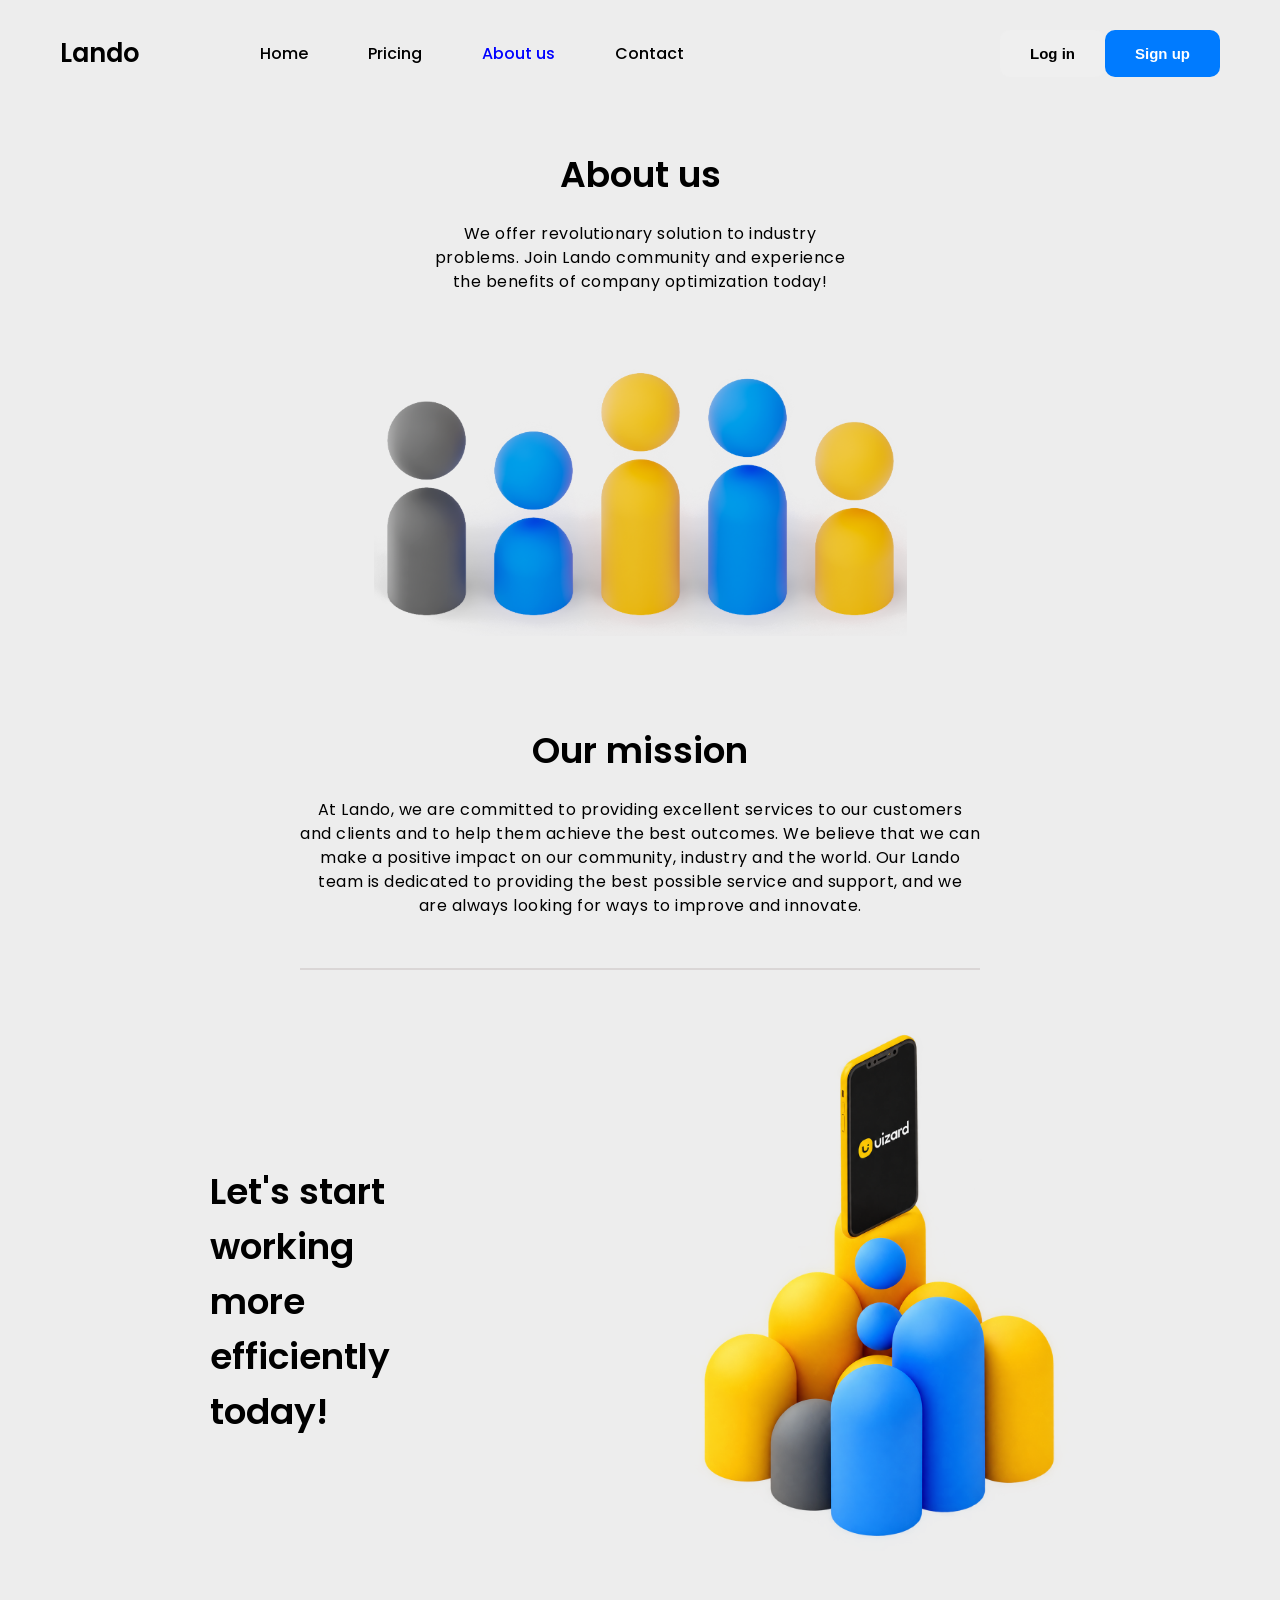
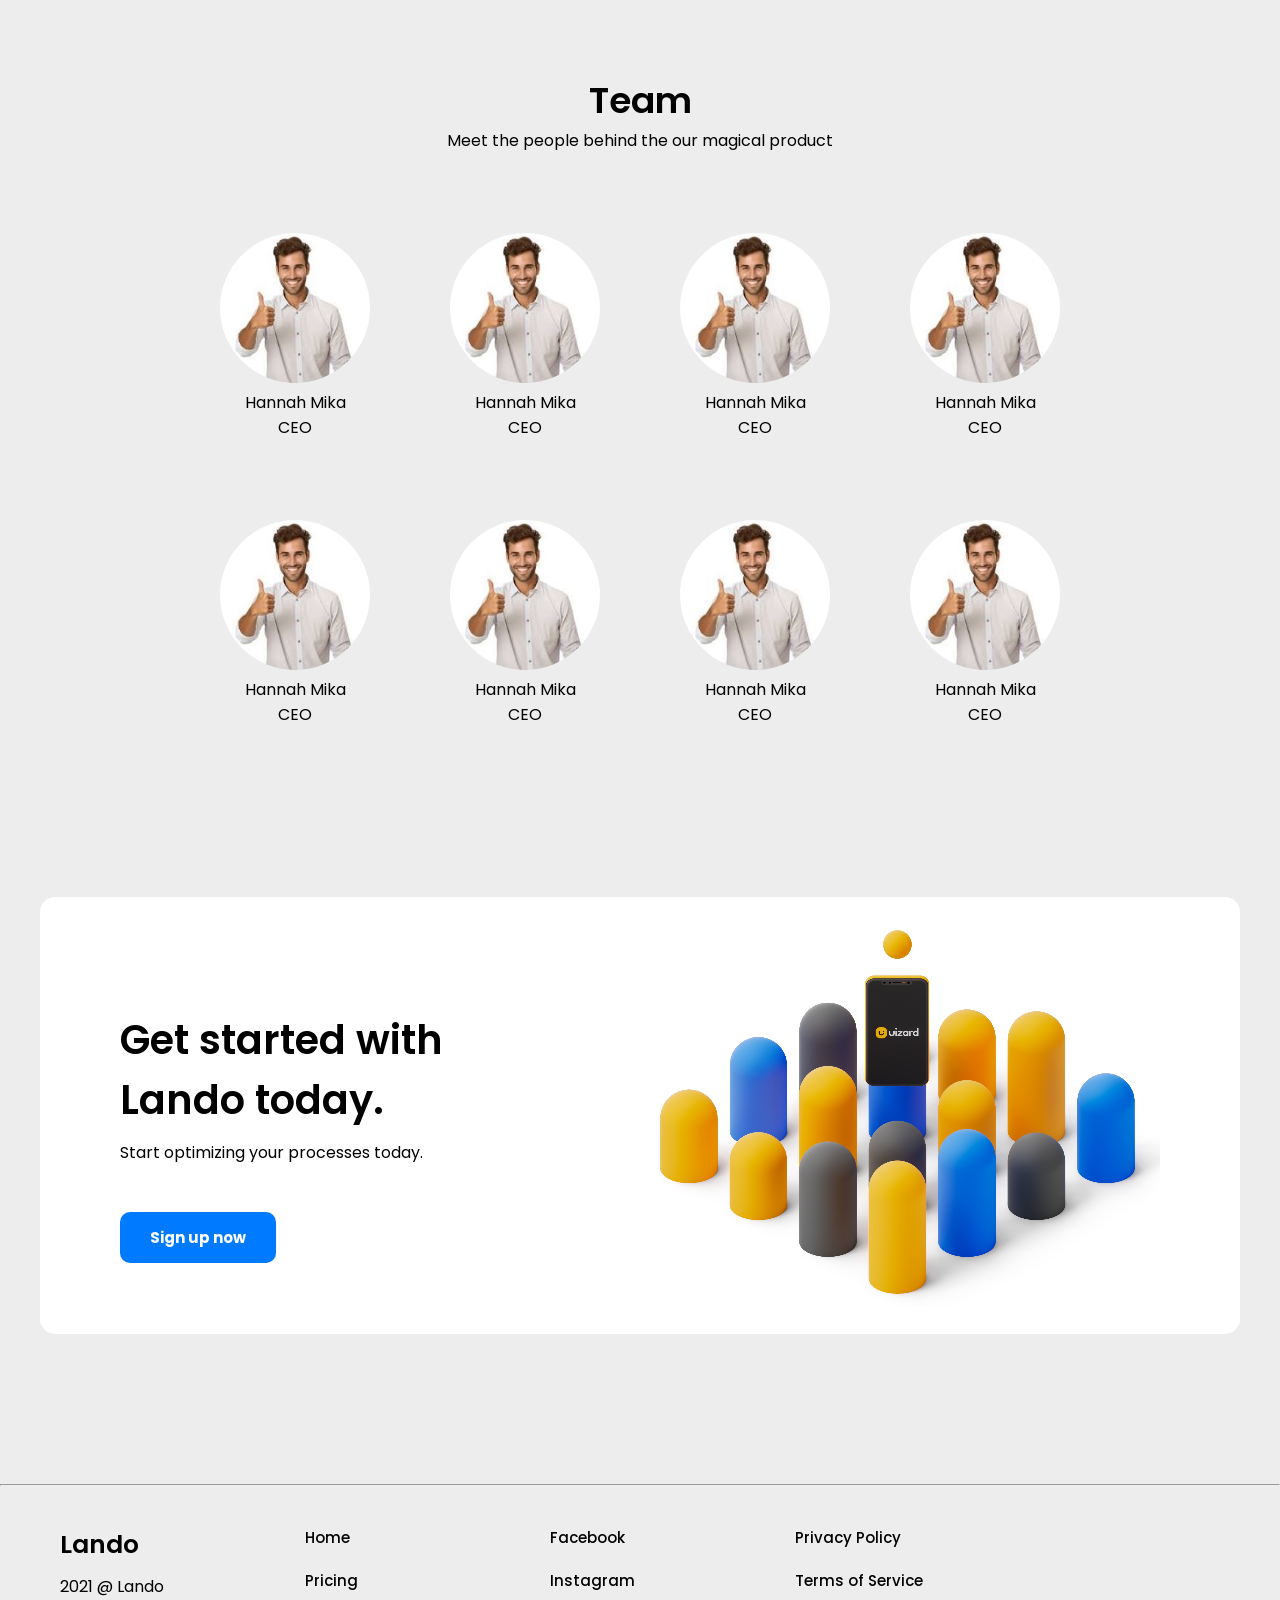
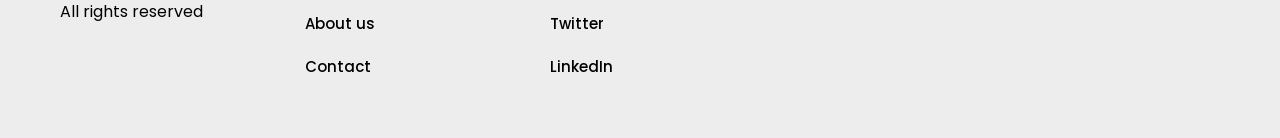
==== pages/about.html @ 67e73fe9 "Completed the UI" ====
<!doctype html>
<html lang="en">
  <head>
    <meta charset="UTF-8" />
    <meta name="viewport" content="width=device-width, initial-scale=1.0" />
    <title>Lando</title>
    <link rel="stylesheet" href="../css/style.css" />
    <link rel="stylesheet" href="../css/about.css" />
  </head>
  <body>
    <header>
      <nav class="container nav-section">
        <!--logo-->
        <div class="nav-left">
          <a class="logo" href="#">Lando</a>
          <ul class="nav-links">
            <li><a href="../index.html">Home</a></li>
            <li><a href="./pricing.html">Pricing</a></li>
            <li><a href="/about.html" class="active">About us</a></li>
            <li><a href="./contact.html">Contact</a></li>
          </ul>
        </div>
        <!--nav-links-->
        <!--buttons-->
        <div class="btn-grp">
          <button class="btn btn1">Log in</button>
          <button class="btn btn2">Sign up</button>
        </div>
      </nav>
    </header>
    <main>
      <section class="about-section">
        <div class="container">
          <div class="about">
            <h3>About us</h3>
            <p>
              We offer revolutionary solution to industry<br />
              problems. Join Lando community and experience<br />
              the benefits of company optimization today!
            </p>
            <div class="about-img">
              <img src="../assets/images/Lando_people_only.png" />
            </div>
            <div class="mission">
              <h3>Our mission</h3>
              <p>
                At Lando, we are committed to providing excellent services to
                our customers<br />
                and clients and to help them achieve the best outcomes. We
                believe that we can<br />
                make a positive impact on our community, industry and the world.
                Our Lando<br />
                team is dedicated to providing the best possible service and
                support, and we<br />
                are always looking for ways to improve and innovate.
              </p>
              <div class="divider"></div>
            </div>
          </div>
        </div>
      </section>
      <!--About-section-2-->
      <section id="about-section-2">
        <div class="container">
          <div class="about-2">
            <div class="a-left">
              <h3>
                Let's start<br />
                working<br />
                more <br />efficiently<br />
                today!
              </h3>
            </div>
            <div class="a-right">
              <img src="../assets/images/Hero-img.png" />
            </div>
          </div>
        </div>
      </section>
      <!--Team-section-->
      <section>
        <div class="container">
          <div class="team">
            <h3>Team</h3>
            <p>Meet the people behind the our magical product</p>
            <div class="photo-section">
              <div class="img-section">
                <img class="i" src="../assets/images/download.jpg">
                <p>Hannah Mika</p>
                <p>CEO</p>
              </div>
              <div class="img-section">
                <img class="i" src="../assets/images/download.jpg">
                <p>Hannah Mika</p>
                <p>CEO</p>
              </div>
              <div class="img-section">
                <img class="i" src="../assets/images/download.jpg">
                <p>Hannah Mika</p>
                <p>CEO</p>
              </div>
              <div class="img-section">
                <img class="i" src="../assets/images/download.jpg">
                <p>Hannah Mika</p>
                <p>CEO</p>
              </div>
              <div class="img-section">
                 <img class="i" src="../assets/images/download.jpg">
                <p>Hannah Mika</p>
                <p>CEO</p>
              </div>
              <div class="img-section">
                <img class="i" src="../assets/images/download.jpg">
                <p>Hannah Mika</p>
                <p>CEO</p>
              </div>
              <div class="img-section">
                 <img class="i" src="../assets/images/download.jpg">
                <p>Hannah Mika</p>
                <p>CEO</p>
              </div>
              <div class="img-section">
                 <img class="i" src="../assets/images/download.jpg">
                <p>Hannah Mika</p>
                <p>CEO</p>
              </div>
            </div>
          </div>
        </div>
      </section>
      <!--last-feature-->
      <section>
        <div class="container last-feature about-last">
          <div class="left">
            <h3>
              Get started with <br />
              Lando today.
            </h3>
            <p>Start optimizing your processes today.</p>
            <div class="signup-link-btn">
              <a class="btn btn2">Sign up now</a>
            </div>
          </div>
          <div class="right">
            <img src="../assets/images/last-img.png" />
          </div>
        </div>
      </section>
      <hr />
      <!--footer-section-->
      <section>
        <div class="container footer-section">
          <div>
            <h4>Lando</h4>
            <p>2021 @ Lando</p>
            <p>All rights reserved</p>
          </div>
          <div class="first-col common">
            <a href="#">Home</a><a href="#">Pricing</a><a href="#">About us</a
            ><a href="#">Contact</a>
          </div>
          <div class="second-col common">
            <a href="#">Facebook</a><a href="#">Instagram</a
            ><a href="">Twitter</a><a href="#">LinkedIn</a>
          </div>
          <div class="third-col common">
            <a href="#">Privacy Policy</a>
            <a href="#">Terms of Service</a>
          </div>
        </div>
      </section>
    </main>
  </body>
</html>
---- css/style.css ----
@import url("https://fonts.googleapis.com/css2?family=Inter:opsz,wght@14..32,700&family=Poppins:ital,wght@0,100;0,200;0,300;0,400;0,500;0,600;0,700;0,800;0,900;1,100;1,200;1,300;1,400;1,500;1,600;1,700;1,800;1,900&display=swap");
* {
  padding: 0;
  margin: 0;
  box-sizing: border-box;
}

body {
  font-family: "Poppins", sans-serif;
  background-color: #ededed;
}
section {
  margin-bottom: 10px;
}
.container {
  width: 100%;
  max-width: 1200px;
  margin: 0 auto;
  padding-inline: 20px;
}
.nav-section {
  display: flex;
  justify-content: space-between;
  align-items: center;
  margin-top: 30px;
}
.nav-links {
  display: flex;
  gap: 60px;
  align-items: center;
}
.nav-links li {
  list-style: none;
  font-weight: 500;
}
a {
  text-decoration: none;
  color: black;
}
.nav-left {
  display: flex;
  align-items: center;
  gap: 120px;
}
.btn-grp {
  display: flex;
  align-items: center;
}
.btn {
  padding: 15px 30px;
  border: none;
  border-radius: 10px;
  font-weight: bold;
  font-size: 15px;
  cursor: pointer;
}

.btn2 {
  background-color: #007bff;
  color: white;
}
.logo {
  font-size: 1.6rem;
  font-weight: 600;
}
.active {
  color: blue;
}

/*Hero section */

.section {
  margin-top: 10px;
}
.hero {
  display: flex;
  gap: 10%;
  align-items: center;
  padding: 20px;
}
.h-left {
  flex: 1;
  margin-top: 100px;
}
.h-right {
  margin-top: 20px;
  flex: 1;
  display: flex;
  justify-content: center;
  align-items: center;
}
.h-right img {
  max-width: 380px;
  width: 100%;
  height: auto;
}
.h-left > h1 {
  font-size: 70px;
  font-weight: 600;
  line-height: 1.1;
  letter-spacing: -2px;
}
.para {
  margin-top: 30px;
  letter-spacing: 1px;
  font-size: large;
}
.first-p {
  margin-bottom: 15px;
  color: gray;
  letter-spacing: 1px;
  font-weight: 600;
  font-size: 14px;
}
.nxt-grp {
  margin-top: 55px;
  gap: 20px;
}
.btn3 {
  background-color: transparent;
  border: 2px solid gray;
}

/*Partners-sections*/
.partner-section {
  text-align: center;
  margin-top: 70px;
  padding: 20px;
}
.logo-grp {
  display: flex;
  justify-content: center;
  align-items: center;
  gap: 40px;
  margin-top: 25px;
}
.logo-grp p {
  font-weight: bold;
  font-size: 28px;
  color: gray;
}
.partner-section p {
  font-weight: 600;
}

/*Intro-section*/

.intro-section {
  display: flex;
  position: relative;
  background-color: #ffffff;
  margin-top: 200px;
  padding: 20px;
  border-radius: 15px;
  z-index: 1;
  box-shadow: 0 10px 25px rgba(0, 0, 0, 0.08);
  align-items: center;
}
.after::after {
  content: "";
  position: absolute;
  width: 96%;
  height: 20px;
  left: 2%;
  bottom: -20px;
  background-color: #f7f7f7;
  border-radius: 0 0 15px 15px;

  z-index: -1;
}
.intro-left {
  flex: 1;
  padding: 0 70px;
}
.intro-right {
  flex: 1;
}
.intro-right img {
  max-width: 450px;
  width: 100%;
  position: relative;
  top: -65px;
}
.intro-left h3 {
  font-size: 48px;
  font-weight: 600;
  line-height: 3.8rem;
}
.btn4 {
  margin-top: 40px;
}

/*Features*/

.feature-section {
  margin-top: 150px;
  display: flex;
  gap: 15px;
}
.feature-left {
  flex: 1;
}
.feature-left img {
  margin-top: 55px;
}
.feature-right {
  flex: 1;
  margin-top: 120px;
  display: flex;
  flex-direction: column;
  gap: 25px;
}
.para-1 {
  color: gray;
}
h3 {
  font-size: 36px;
  font-weight: 600;
}
/* feature-right*/

.feature-2 {
  margin-top: 150px;
  display: flex;
  justify-content: center;
  gap: 70px;
  padding: 20px;
}
.f-left {
  flex: 1;
  margin-top: 50px;
  display: flex;
  flex-direction: column;
  gap: 20px;
  padding: 15px 20px;
}
.f-right {
  flex: 1;
}

/* community-section*/

.community {
  display: grid;
  grid-template-columns: repeat(2, 1fr);
  background-color: #ffffff;
  margin-bottom: 40px;
  border-radius: 15px;
  margin-top: 200px;
  padding: 40px 80px 60px 80px;
  gap: 60px;
  position: relative;
}
.c-content img {
  margin-top: -220px;
}
.c-right {
  margin-top: 80px;
  display: flex;
  flex-direction: column;
  justify-content: flex-start;
  gap: 25px;
}
.c-content h3 {
  font-size: 40px;
  margin-top: 45px;
  margin-bottom: 15px;
}
.c-content button {
  margin-top: 25px;
}
.c-right h4 {
  font-size: 30px;
  margin-bottom: 15px;
}

.c-right p {
  font-size: 16px;
  line-height: 1.5;
}
.divider {
  width: 100%;
  height: 2px;
  background-color: rgb(218, 214, 214);
}
.c-content::after {
  content: "";
  width: 96%;
}

/* testimonials*/
.testimonials {
  padding: 20px;
  margin-top: 150px;
}
.testimonials-content p {
  margin-top: 15px;
}
.testimonials-content {
  text-align: center;
}

.card-section {
  margin-top: 40px;
  padding: 20px;
  display: grid;
  grid-template-columns: repeat(3, 1fr);
  gap: 40px;
}
.box {
  padding: 30px;
  text-align: center;
  display: flex;
  flex-direction: column;
  gap: 15px;
  background-color: #ffffff;
  border-radius: 15px;
}
.star {
  color: blue;
}
.box h5 {
  font-size: 18px;
  font-weight: 600;
}

/* last-feature section*/
.last-feature {
  background-color: #ffffff;
  padding: 20px 80px;
  margin-top: 120px;
  border-radius: 15px;
  display: flex;
  align-items: center;
}
.left {
  flex: 1;
  margin-top: 30px;
}
.right {
  flex: 1;
}
.left h3 {
  font-size: 40px;
  font-weight: 600;
}
.left p {
  margin-top: 10px;
}
.signup-link-btn {
  margin-top: 60px;
}
/* hr*/
hr {
  height: 0.2px;
  background-color: rgb(196, 190, 190);
  margin-top: 150px;
}

/* footer-section*/
.footer-section {
  margin-top: 20px;
  padding-top: 20px;
  display: grid;
  grid-template-columns: repeat(4, minmax(0, 245px));
  padding-bottom: 50px;
}

.common {
  display: flex;
  flex-direction: column;
  gap: 20px;
  font-size: 15px;
  font-weight: 500;
  color: gray;
}
.footer-section h4 {
  font-size: 25px;
  font-weight: 600;
  margin-bottom: 10px;
}

/*mobile */

@media (max-width: 576px) {
  /*hero-section*/
  .hero {
    flex-direction: column;
    gap: 50px;
  }
  .h-left {
    margin-top: 40px;
    margin-bottom: 50px;
  }
  .h-left > h1 {
    font-size: 40px;
  }
  .h-right img {
    max-width: 270px;
    width: 100%;
  }
  /*partner-section*/
  .logo-grp {
    flex-wrap: wrap;
    margin-top: 100px;
  }
  /*intro-section*/

  .intro-section{
    margin-top: 100px;
    flex-direction: column;
    gap: 150px;
    padding: 50px 0;
    margin-right: 20px;
  }
  .intro-right img{
    max-width: 270px;
    width: 100%;
  }
 
  .intro-left h3{
    font-size: 30px;
    line-height: 1.2;
  }
}
---- css/about.css ----
.about {
  display: flex;
  flex-direction: column;
  justify-content: center;
  align-items: center;
  text-align: center;
  margin-top: 50px;
  padding: 20px;
}
.about p {
  margin-top: 20px;
  line-height: 1.5rem;
  letter-spacing: 0.5px;
}
.about-img {
  margin-top: 70px;
}
.about-img img {
  width: 65%;
}
.mission {
  margin-top: 60px;
  padding: 20px;
}
.mission p {
  margin-bottom: 50px;
}
.about-2 {
  display: flex;
  align-items: center;
  justify-content: space-around;
}
.a-right img {
  width: 380px;
  height: auto;
  margin-bottom: 25px;
}
.team {
  display: flex;
  flex-direction: column;
  justify-content: center;
  align-items: center;
  margin-top: 70px;
  padding: 20px;
}
.photo-section {
  display: grid;
  grid-template-columns: repeat(4, 1fr);
  text-align: center;
  margin-top: 50px;
  gap: 80px;
  padding: 30px;
}
.i {
  border-radius: 100%;
  width: 150px;
  height: 150px;
}
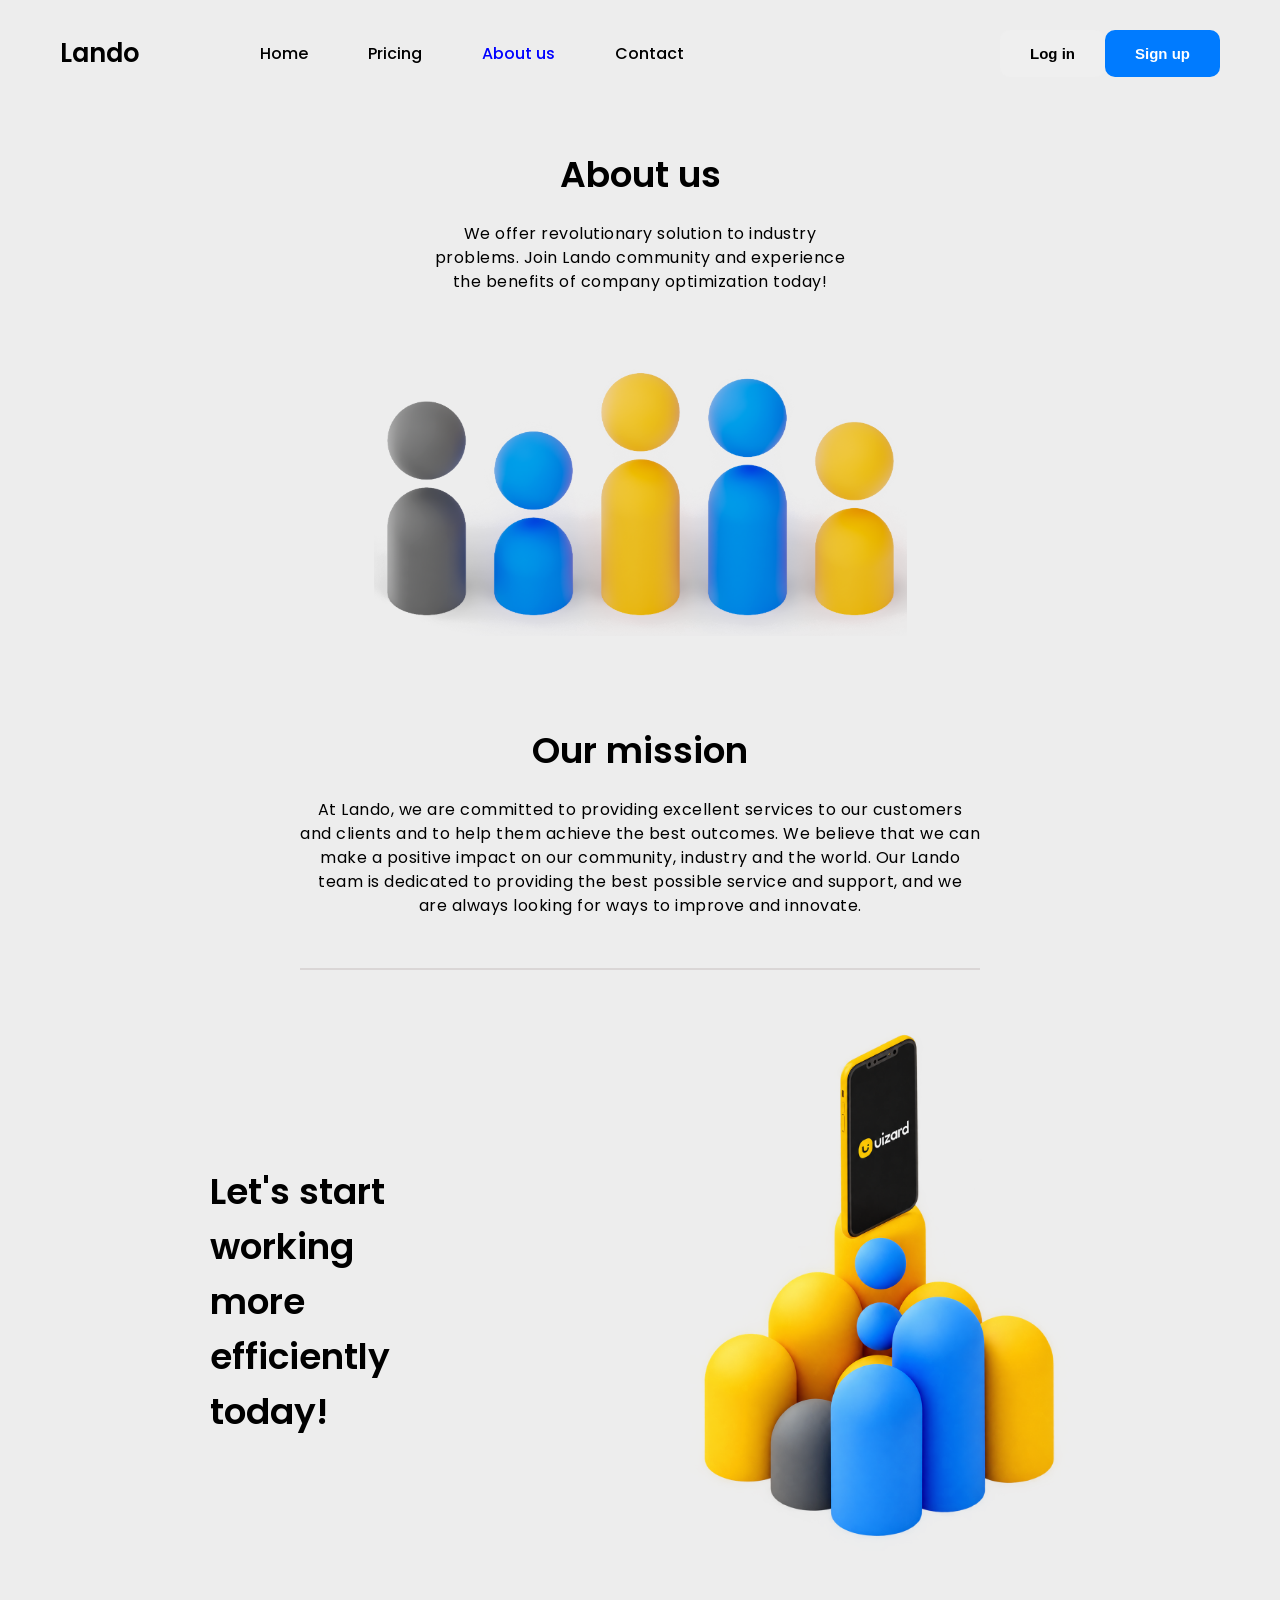
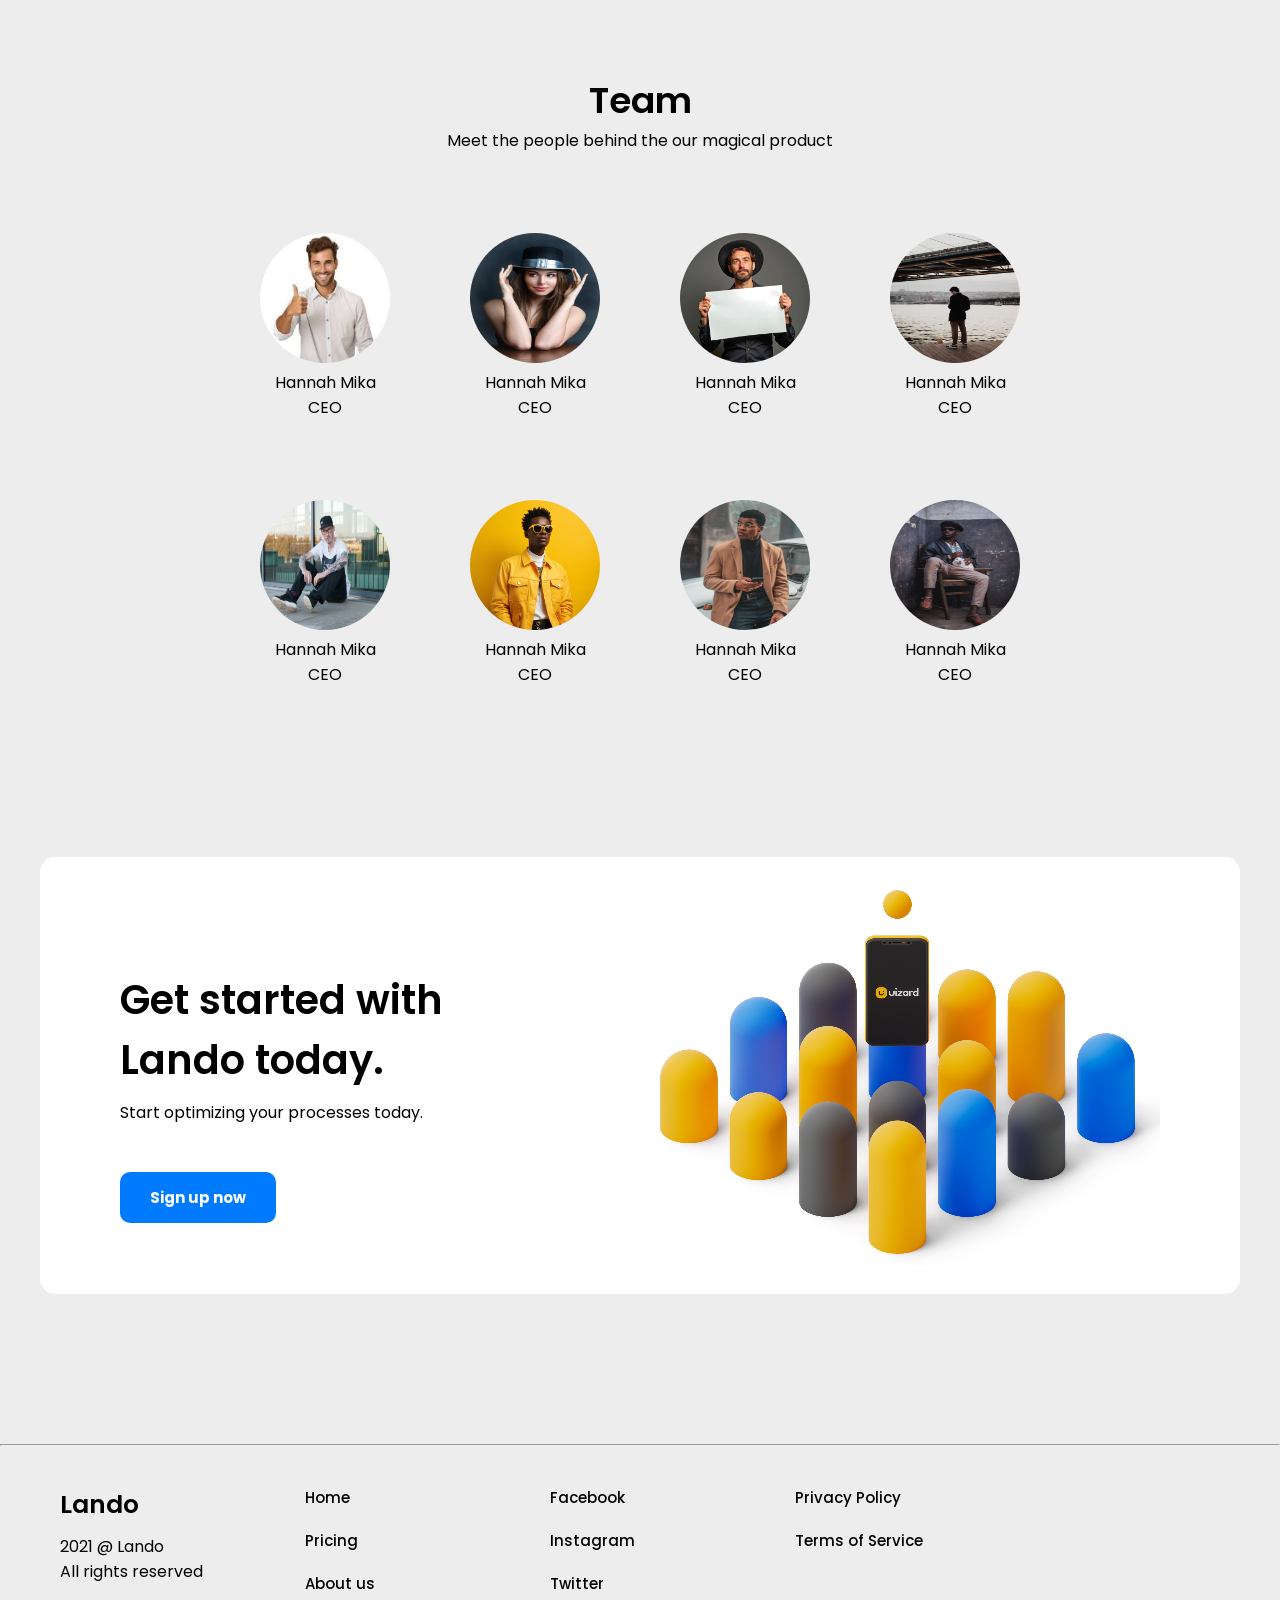
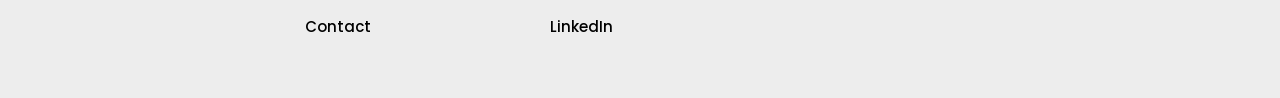
==== commit 82aa26c7: "completed with responsive" ====
--- a/pages/about.html
+++ b/pages/about.html
@@ -6,21 +6,26 @@
     <title>Lando</title>
     <link rel="stylesheet" href="../css/style.css" />
     <link rel="stylesheet" href="../css/about.css" />
+    <link
+      rel="stylesheet"
+      href="https://cdnjs.cloudflare.com/ajax/libs/font-awesome/6.5.1/css/all.min.css"
+    />
   </head>
   <body>
     <header>
       <nav class="container nav-section">
         <!--logo-->
         <div class="nav-left">
-          <a class="logo" href="#">Lando</a>
+          <a class="logo" href="./index.html">Lando</a>
+          <!--nav-links-->
           <ul class="nav-links">
             <li><a href="../index.html">Home</a></li>
             <li><a href="./pricing.html">Pricing</a></li>
-            <li><a href="/about.html" class="active">About us</a></li>
+            <li><a href="./about.html" class="active">About us</a></li>
             <li><a href="./contact.html">Contact</a></li>
           </ul>
         </div>
-        <!--nav-links-->
+        <button class="harm-burger"><i class="fa-solid fa-bars"></i></button>
         <!--buttons-->
         <div class="btn-grp">
           <button class="btn btn1">Log in</button>
@@ -39,7 +44,11 @@
               the benefits of company optimization today!
             </p>
             <div class="about-img">
-              <img src="../assets/images/Lando_people_only.png" />
+              <img
+                src="../assets/images/Lando_people_only.png"
+                alt="about-img"
+                loading="lazy"
+              />
             </div>
             <div class="mission">
               <h3>Our mission</h3>
@@ -72,7 +81,11 @@
               </h3>
             </div>
             <div class="a-right">
-              <img src="../assets/images/Hero-img.png" />
+              <img
+                src="../assets/images/Hero-img.png"
+                alt="about-img"
+                loading="lazy"
+              />
             </div>
           </div>
         </div>
@@ -85,42 +98,82 @@
             <p>Meet the people behind the our magical product</p>
             <div class="photo-section">
               <div class="img-section">
-                <img class="i" src="../assets/images/download.jpg">
-                <p>Hannah Mika</p>
-                <p>CEO</p>
-              </div>
-              <div class="img-section">
-                <img class="i" src="../assets/images/download.jpg">
-                <p>Hannah Mika</p>
-                <p>CEO</p>
-              </div>
-              <div class="img-section">
-                <img class="i" src="../assets/images/download.jpg">
-                <p>Hannah Mika</p>
-                <p>CEO</p>
-              </div>
-              <div class="img-section">
-                <img class="i" src="../assets/images/download.jpg">
-                <p>Hannah Mika</p>
-                <p>CEO</p>
-              </div>
-              <div class="img-section">
-                 <img class="i" src="../assets/images/download.jpg">
-                <p>Hannah Mika</p>
-                <p>CEO</p>
-              </div>
-              <div class="img-section">
-                <img class="i" src="../assets/images/download.jpg">
-                <p>Hannah Mika</p>
-                <p>CEO</p>
-              </div>
-              <div class="img-section">
-                 <img class="i" src="../assets/images/download.jpg">
-                <p>Hannah Mika</p>
-                <p>CEO</p>
-              </div>
-              <div class="img-section">
-                 <img class="i" src="../assets/images/download.jpg">
+                <img
+                  class="i"
+                  src="../assets/images/peoples/people-1.jpg"
+                  alt="team-img"
+                  loading="lazy"
+                />
+                <p>Hannah Mika</p>
+                <p>CEO</p>
+              </div>
+              <div class="img-section">
+                <img
+                  class="i"
+                  src="../assets/images/peoples/people-2.jpg"
+                  alt="team-img"
+                  loading="lazy"
+                />
+                <p>Hannah Mika</p>
+                <p>CEO</p>
+              </div>
+              <div class="img-section">
+                <img
+                  class="i"
+                  src="../assets/images/peoples/people-3.png"
+                  alt="team-img"
+                  loading="lazy"
+                />
+                <p>Hannah Mika</p>
+                <p>CEO</p>
+              </div>
+              <div class="img-section">
+                <img
+                  class="i"
+                  src="../assets/images/peoples/people-4.jpg"
+                  alt="team-img"
+                  loading="lazy"
+                />
+                <p>Hannah Mika</p>
+                <p>CEO</p>
+              </div>
+              <div class="img-section">
+                <img
+                  class="i"
+                  src="../assets/images/peoples/people-5.jpg"
+                  alt="team-img"
+                  loading="lazy"
+                />
+                <p>Hannah Mika</p>
+                <p>CEO</p>
+              </div>
+              <div class="img-section">
+                <img
+                  class="i"
+                  src="../assets/images/peoples/people-6.jpg"
+                  alt="team-img"
+                  loading="lazy"
+                />
+                <p>Hannah Mika</p>
+                <p>CEO</p>
+              </div>
+              <div class="img-section">
+                <img
+                  class="i"
+                  src="../assets/images/peoples/people-7.jpg"
+                  alt="team-img"
+                  loading="lazy"
+                />
+                <p>Hannah Mika</p>
+                <p>CEO</p>
+              </div>
+              <div class="img-section">
+                <img
+                  class="i"
+                  src="../assets/images/peoples/people.jpg"
+                  alt="team-img"
+                  loading="lazy"
+                />
                 <p>Hannah Mika</p>
                 <p>CEO</p>
               </div>
@@ -170,5 +223,6 @@
         </div>
       </section>
     </main>
+    <script src="../script/script.js"></script>
   </body>
 </html>
--- a/css/style.css
+++ b/css/style.css
@@ -66,7 +66,9 @@
 .active {
   color: blue;
 }
-
+.harm-burger {
+  display: none;
+}
 /*Hero section */
 
 .section {
@@ -95,15 +97,16 @@
   height: auto;
 }
 .h-left > h1 {
-  font-size: 70px;
-  font-weight: 600;
-  line-height: 1.1;
-  letter-spacing: -2px;
+  font-size: 60px;
+  font-weight: 600;
+  line-height: 1.15;
+  letter-spacing: -1.5px;
 }
 .para {
-  margin-top: 30px;
-  letter-spacing: 1px;
-  font-size: large;
+  margin-top: 20px;
+  letter-spacing: 0.5px;
+  font-size: 18px;
+  line-height: 1.5;
 }
 .first-p {
   margin-bottom: 15px;
@@ -113,7 +116,7 @@
   font-size: 14px;
 }
 .nxt-grp {
-  margin-top: 55px;
+  margin-top: 35px;
   gap: 20px;
 }
 .btn3 {
@@ -156,6 +159,7 @@
   box-shadow: 0 10px 25px rgba(0, 0, 0, 0.08);
   align-items: center;
 }
+
 .after::after {
   content: "";
   position: absolute;
@@ -189,6 +193,14 @@
 .btn4 {
   margin-top: 40px;
 }
+.btn {
+  transition: all 0.2s ease;
+  cursor: pointer;
+}
+
+.btn:active {
+  transform: scale(0.95);
+}
 
 /*Features*/
 
@@ -202,6 +214,9 @@
 }
 .feature-left img {
   margin-top: 55px;
+  max-width: 646px;
+  height: auto;
+  width: 100%;
 }
 .feature-right {
   flex: 1;
@@ -236,6 +251,13 @@
 }
 .f-right {
   flex: 1;
+}
+.signup-link-btn {
+  transition: all 0.2s ease;
+  cursor: pointer;
+}
+.signup-link-btn:active {
+  transform: scale(0.95);
 }
 
 /* community-section*/
@@ -380,20 +402,233 @@
   margin-bottom: 10px;
 }
 
-/*mobile */
+@media (max-width: 768px) {
+  .harm-burger {
+    display: block;
+    border: none;
+    background-color: transparent;
+    font-size: 24px;
+    cursor: pointer;
+    color: #1a1a1a;
+    padding: 6px;
+    z-index: 1001;
+  }
+  .nav-left {
+    gap: 0;
+  }
+  .nav-links {
+    display: none;
+    position: absolute;
+    top: 80px;
+    left: 0;
+    width: 100%;
+    background-color: #ffffff;
+    flex-direction: column;
+    justify-content: center;
+    align-items: center;
+    gap: 30px;
+    padding: 16px 20px;
+    border-radius: 12px;
+    box-shadow: 0 10px 25px rgba(0, 0, 0, 0.1);
+    z-index: 1000;
+  }
+  .nav-links.active {
+    display: flex;
+    animation: fadeInNav 0.25s ease forwards;
+  }
+  .nav-links li {
+    list-style: none;
+  }
+  .nav-links li a {
+    display: inline-block;
+    padding: 6px 10px;
+    font-size: 15px;
+    font-weight: 500;
+    color: #1a1a1a;
+    transition: color 0.2s ease;
+  }
+  .nav-links li a:hover {
+    color: #007bff;
+  }
+  .btn-grp {
+    display: none;
+  }
+  .hero {
+    flex-direction: column;
+    text-align: center;
+    gap: 35px;
+    padding: 20px 10px;
+    margin-top: 50px;
+  }
+  .h-left {
+    margin-top: 30px;
+    display: flex;
+    flex-direction: column;
+    align-items: center;
+  }
+  .h-left > h1 {
+    font-size: 40px;
+    line-height: 1.2;
+    max-width: 600px;
+    width: 100%;
+    margin-top: 20px;
+  }
+  .para {
+    font-size: 16px;
+    max-width: 480px;
+    margin-top: 15px;
+  }
+  .nxt-grp {
+    justify-content: center;
+  }
+  .h-right img {
+    max-width: 320px;
+    width: 100%;
+  }
+
+  /* Partners Section */
+  .logo-grp {
+    flex-wrap: wrap;
+    gap: 30px;
+    margin-top: 30px;
+  }
+  .logo-grp p {
+    font-size: 24px;
+  }
+
+  /* Intro Section */
+  .intro-section {
+    margin-top: 100px;
+    padding: 30px;
+    gap: 40px;
+  }
+  .intro-left {
+    padding: 0 20px;
+  }
+  .intro-left h3 {
+    font-size: 36px;
+    line-height: 1.2;
+  }
+  .intro-right img {
+    max-width: 320px;
+    width: 100%;
+    top: 0;
+  }
+
+  /* Feature Sections */
+  .feature-section {
+    margin-top: 100px;
+    gap: 30px;
+  }
+  .feature-left img {
+    max-width: 320px;
+    width: 100%;
+    margin-top: 0;
+  }
+  .feature-right {
+    margin-top: 30px;
+  }
+
+  .feature-2 {
+    margin-top: 100px;
+    gap: 30px;
+    padding: 10px;
+  }
+  .f-left {
+    margin-top: 0;
+    padding: 10px;
+  }
+  .f-right img {
+    max-width: 320px;
+    width: 100%;
+  }
+
+  /* Community Section */
+  .community {
+    margin-top: 180px;
+    padding: 40px;
+    gap: 40px;
+  }
+  .c-content img {
+    max-width: 280px;
+    margin-top: -100px;
+    width: 100%;
+  }
+  .c-content h3 {
+    font-size: 32px;
+  }
+  .c-right {
+    margin-top: 20px;
+  }
+
+  /* Testimonials Section */
+  .testimonials {
+    margin-top: 100px;
+  }
+  .card-section {
+    grid-template-columns: repeat(2, 1fr);
+    gap: 25px;
+  }
+
+  /* Last Feature Section */
+  .last-feature {
+    margin-top: 100px;
+    padding: 40px;
+    gap: 40px;
+  }
+  .left h3 {
+    font-size: 32px;
+  }
+  .right img {
+    max-width: 300px;
+    width: 100%;
+  }
+
+  /* Footer Section */
+  .footer-section {
+    grid-template-columns: repeat(2, 1fr);
+    gap: 30px;
+  }
+  .footer-section > div:first-child {
+    grid-column: 1 / -1;
+  }
+  .common {
+    margin-top: 30px;
+  }
+}
 
 @media (max-width: 576px) {
   /*hero-section*/
   .hero {
     flex-direction: column;
-    gap: 50px;
+    text-align: center;
+    gap: 30px;
+    padding: 10px;
   }
   .h-left {
-    margin-top: 40px;
-    margin-bottom: 50px;
+    margin-top: 20px;
+    margin-bottom: 0;
+    display: flex;
+    flex-direction: column;
+    align-items: center;
   }
   .h-left > h1 {
-    font-size: 40px;
+    font-size: 34px;
+    line-height: 1.25;
+    letter-spacing: 0;
+    width: 100%;
+  }
+  .para {
+    font-size: 15px;
+    margin-top: 12px;
+    line-height: 1.5;
+  }
+  .nxt-grp {
+    margin-top: 25px;
+    gap: 12px;
+    justify-content: center;
+    flex-wrap: wrap;
+    width: 100%;
   }
   .h-right img {
     max-width: 270px;
@@ -404,22 +639,147 @@
     flex-wrap: wrap;
     margin-top: 100px;
   }
+
   /*intro-section*/
 
-  .intro-section{
+  .intro-section {
     margin-top: 100px;
     flex-direction: column;
     gap: 150px;
     padding: 50px 0;
-    margin-right: 20px;
-  }
-  .intro-right img{
+  }
+  .intro-right img {
     max-width: 270px;
     width: 100%;
   }
- 
-  .intro-left h3{
+
+  .intro-left h3 {
+    font-size: 40px;
+    line-height: 1.2;
+  }
+  /*Feature-section*/
+  .feature-section {
+    flex-direction: column;
+    justify-content: center;
+    align-items: center;
+  }
+  .feature-left img {
+    max-width: 370px;
+    width: 100%;
+  }
+  /* feature-section-2*/
+  .feature-2 {
+    flex-direction: column;
+    padding: 0;
+    gap: 30px;
+  }
+  .f-right img {
+    max-width: 270px;
+    width: 100%;
+  }
+
+  /*community-section*/
+  .community {
+    grid-template-columns: repeat(1, 1fr);
+    padding: 30px 20px;
+  }
+  .c-content img {
+    width: 100%;
+    max-width: 370px;
+    margin-top: -150px;
+  }
+
+  /*Testimonials-section*/
+  .card-section {
+    grid-template-columns: repeat(1, 1fr);
+  }
+
+  /*last-feature*/
+  .last-feature {
+    flex-direction: column;
+    gap: 150px;
+    align-items: flex-start;
+    width: 90%;
+    padding: 30px 20px;
+  }
+
+  .right img {
+    width: 100%;
+    max-width: 370px;
+  }
+  .left h3 {
+    font-size: 30px;
+  }
+}
+
+@media (max-width: 375px) {
+  /*hero-section*/
+  .h-left > h1 {
+    font-size: 28px;
+    line-height: 1.25;
+  }
+  .para {
+    font-size: 14px;
+  }
+  .btn-grp {
+    flex-direction: column;
+    align-items: center;
+    width: 100%;
+  }
+  .btn {
+    width: 100%;
+  }
+  .h-right {
+    width: 100%;
+    max-width: 200px;
+  }
+
+  /*intro-section*/
+  .intro-left h3 {
     font-size: 30px;
     line-height: 1.2;
   }
-}
+  .intro-right img {
+    max-width: 200px;
+    width: 100%;
+  }
+
+  /*feature-right*/
+  .feature-right h3 {
+    font-size: 24px;
+  }
+  /*feature-2*/
+  .feature-2 {
+    margin-top: 10px;
+  }
+  .f-left h3 {
+    font-size: 24px;
+  }
+  .f-right {
+    display: flex;
+    justify-content: center;
+  }
+  .f-right img {
+    width: 100%;
+    max-width: 200px;
+  }
+  /*community*/
+
+  .c-content h3 {
+    font-size: 24px;
+  }
+
+  /*last-feature*/
+  .left h3 {
+    font-size: 30px;
+  }
+  .signup-link-btn {
+    width: 100%;
+  }
+  .signup-link-btn {
+    text-align: center;
+  }
+  .a-btn {
+    display: block;
+  }
+}
--- a/css/about.css
+++ b/css/about.css
@@ -53,6 +53,139 @@
 }
 .i {
   border-radius: 100%;
-  width: 150px;
-  height: 150px;
-}+  width: 130px;
+  height: 130px;
+}
+
+@media (max-width: 768px) {
+  .about {
+    margin-top: 40px;
+    padding: 15px;
+  }
+  .about-img {
+    margin-top: 40px;
+  }
+  .about-img img {
+    width: 80%;
+  }
+  .mission {
+    margin-top: 40px;
+    padding: 15px;
+  }
+  .about-2 {
+    gap: 30px;
+    padding: 20px 10px;
+  }
+  .a-left h3 {
+    font-size: 32px;
+    line-height: 1.3;
+  }
+  .a-right img {
+    width: 280px;
+    height: auto;
+    margin-bottom: 15px;
+  }
+  .team {
+    margin-top: 50px;
+    padding: 15px;
+  }
+  .photo-section {
+    grid-template-columns: repeat(3, 1fr);
+    gap: 70px;
+    padding: 20px 10px;
+  }
+  .i {
+    width: 110px;
+    height: 110px;
+  }
+}
+@media (max-width: 576px) {
+  .about {
+    margin-top: 30px;
+    padding: 10px;
+  }
+  .about h3 {
+    font-size: 28px;
+  }
+  .about p {
+    font-size: 15px;
+    line-height: 1.6;
+    letter-spacing: 0;
+  }
+  .about-img {
+    margin-top: 30px;
+  }
+  .about-img img {
+    width: 95%;
+  }
+  .mission {
+    margin-top: 30px;
+    padding: 10px;
+  }
+  .mission p {
+    font-size: 14px;
+    line-height: 1.6;
+    margin-bottom: 25px;
+  }
+  .about-2 {
+    flex-direction: column;
+    text-align: center;
+    gap: 35px;
+    margin-top: 40px;
+  }
+  .a-left h3 {
+    font-size: 28px;
+    line-height: 1.3;
+  }
+  .a-right img {
+    max-width: 250px;
+    width: 100%;
+    margin-bottom: 0;
+  }
+  .team {
+    margin-top: 40px;
+    padding: 10px;
+  }
+  .team h3 {
+    font-size: 28px;
+  }
+  .photo-section {
+    grid-template-columns: repeat(2, 1fr);
+    gap: 30px;
+    padding: 15px 5px;
+    margin-top: 30px;
+  }
+  .i {
+    width: 90px;
+    height: 90px;
+  }
+}
+@media (max-width: 375px) {
+  .about h3 {
+    font-size: 24px;
+  }
+  .about p,
+  .mission p {
+    font-size: 13.5px;
+  }
+  .about-img img {
+    width: 100%;
+  }
+  .a-left h3 {
+    font-size: 24px;
+  }
+  .a-right img {
+    max-width: 200px;
+  }
+  .photo-section {
+    grid-template-columns: repeat(2, 1fr);
+    gap: 20px;
+  }
+  .i {
+    width: 75px;
+    height: 75px;
+  }
+  .img-section p {
+    font-size: 13px;
+  }
+}
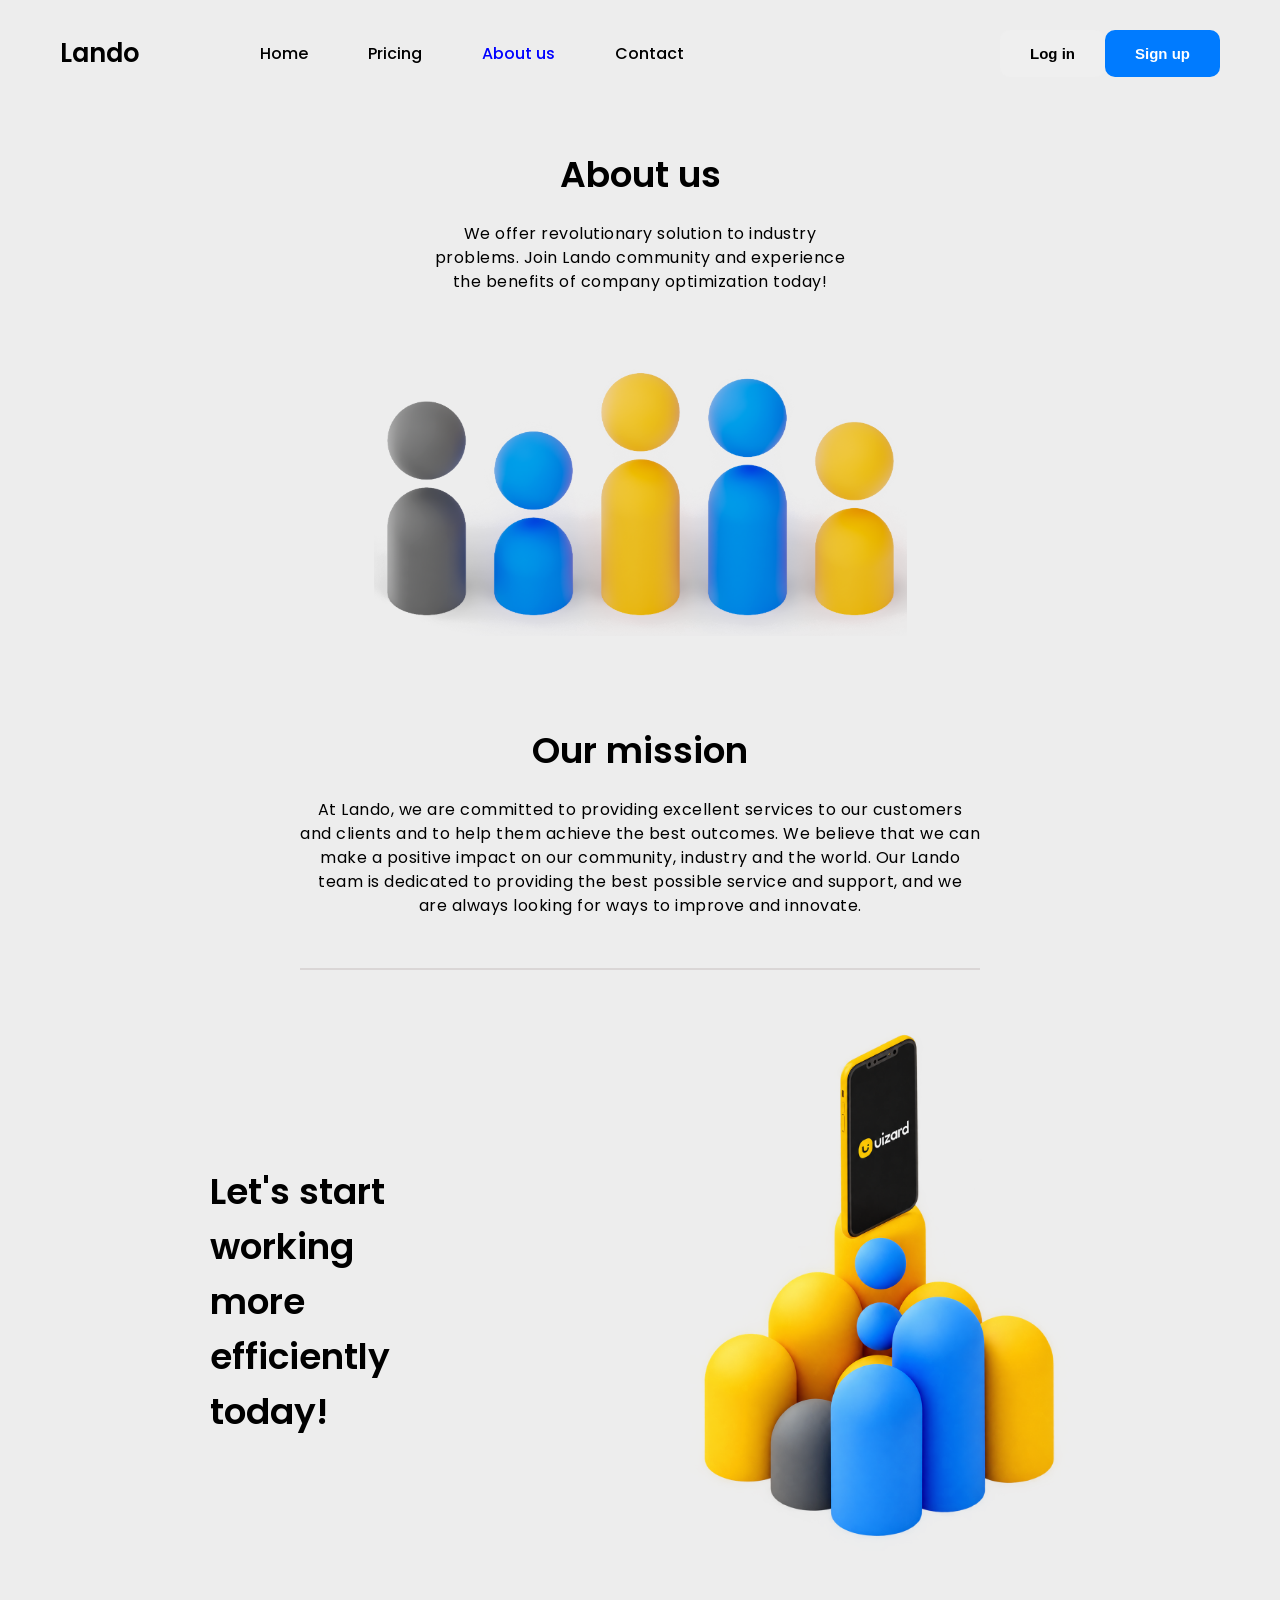
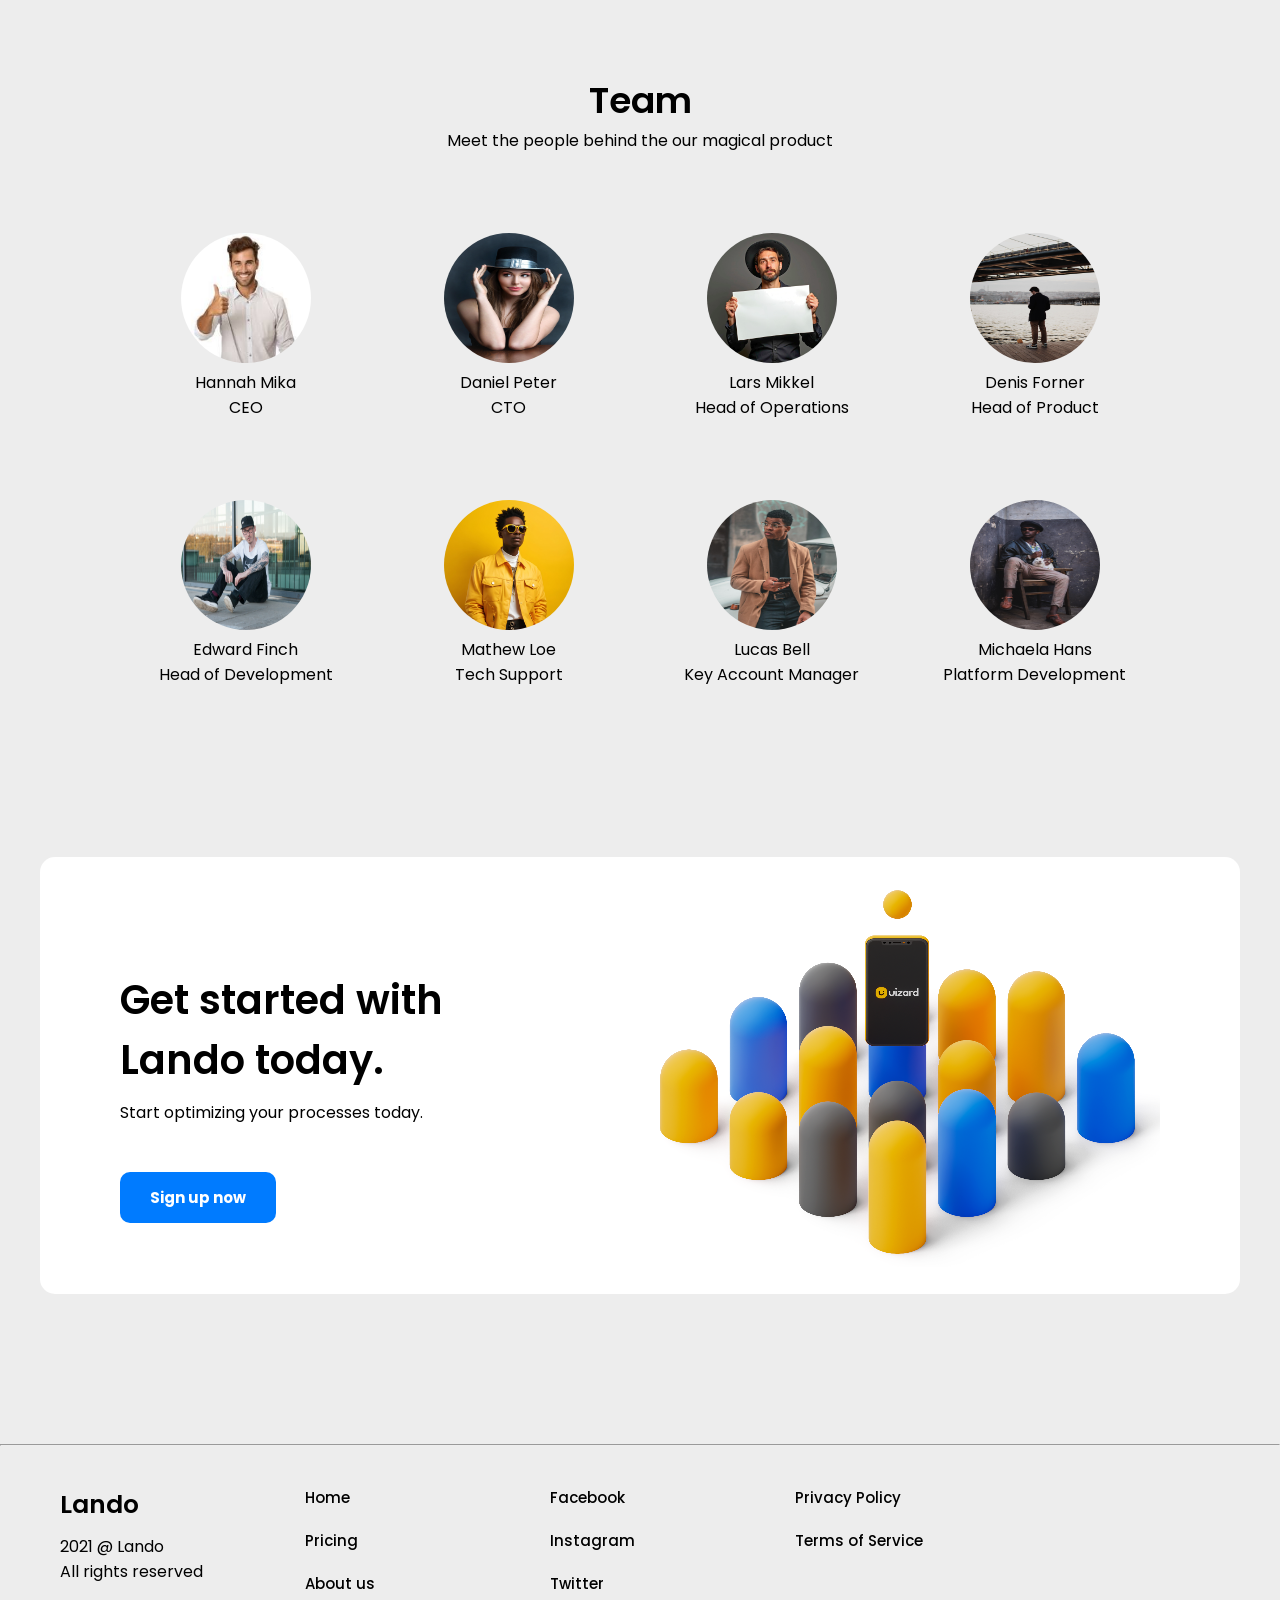
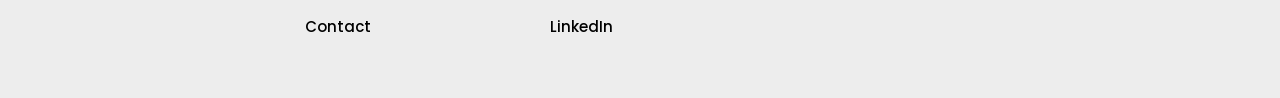
==== commit f3ec1fce: "completed the UI with effects" ====
--- a/pages/about.html
+++ b/pages/about.html
@@ -12,7 +12,7 @@
     />
   </head>
   <body>
-    <header>
+    <header id="about-header">
       <nav class="container nav-section">
         <!--logo-->
         <div class="nav-left">
@@ -34,7 +34,7 @@
       </nav>
     </header>
     <main>
-      <section class="about-section">
+      <section id="about-section">
         <div class="container">
           <div class="about">
             <h3>About us</h3>
@@ -91,7 +91,7 @@
         </div>
       </section>
       <!--Team-section-->
-      <section>
+      <section id="about-team">
         <div class="container">
           <div class="team">
             <h3>Team</h3>
@@ -114,8 +114,8 @@
                   alt="team-img"
                   loading="lazy"
                 />
-                <p>Hannah Mika</p>
-                <p>CEO</p>
+                <p>Daniel Peter</p>
+                <p>CTO</p>
               </div>
               <div class="img-section">
                 <img
@@ -124,8 +124,8 @@
                   alt="team-img"
                   loading="lazy"
                 />
-                <p>Hannah Mika</p>
-                <p>CEO</p>
+                <p>Lars Mikkel</p>
+                <p>Head of Operations</p>
               </div>
               <div class="img-section">
                 <img
@@ -134,8 +134,8 @@
                   alt="team-img"
                   loading="lazy"
                 />
-                <p>Hannah Mika</p>
-                <p>CEO</p>
+                <p>Denis Forner</p>
+                <p>Head of Product</p>
               </div>
               <div class="img-section">
                 <img
@@ -144,8 +144,8 @@
                   alt="team-img"
                   loading="lazy"
                 />
-                <p>Hannah Mika</p>
-                <p>CEO</p>
+                <p>Edward Finch</p>
+                <p>Head of Development</p>
               </div>
               <div class="img-section">
                 <img
@@ -154,8 +154,8 @@
                   alt="team-img"
                   loading="lazy"
                 />
-                <p>Hannah Mika</p>
-                <p>CEO</p>
+                <p>Mathew Loe</p>
+                <p>Tech Support</p>
               </div>
               <div class="img-section">
                 <img
@@ -164,8 +164,8 @@
                   alt="team-img"
                   loading="lazy"
                 />
-                <p>Hannah Mika</p>
-                <p>CEO</p>
+                <p>Lucas Bell</p>
+                <p>Key Account Manager</p>
               </div>
               <div class="img-section">
                 <img
@@ -174,15 +174,15 @@
                   alt="team-img"
                   loading="lazy"
                 />
-                <p>Hannah Mika</p>
-                <p>CEO</p>
+                <p>Michaela Hans</p>
+                <p>Platform Development</p>
               </div>
             </div>
           </div>
         </div>
       </section>
       <!--last-feature-->
-      <section>
+      <section id="last-feature-about">
         <div class="container last-feature about-last">
           <div class="left">
             <h3>
@@ -201,7 +201,7 @@
       </section>
       <hr />
       <!--footer-section-->
-      <section>
+      <section id="footer">
         <div class="container footer-section">
           <div>
             <h4>Lando</h4>
--- a/css/style.css
+++ b/css/style.css
@@ -68,6 +68,9 @@
 }
 .harm-burger {
   display: none;
+}
+.nav-links li a:hover {
+  color: blue;
 }
 /*Hero section */
 
@@ -194,12 +197,12 @@
   margin-top: 40px;
 }
 .btn {
-  transition: all 0.2s ease;
+  transition: translateY 0.15s ease;
   cursor: pointer;
 }
 
 .btn:active {
-  transform: scale(0.95);
+  transform: translateY(2px);
 }
 
 /*Features*/
@@ -253,11 +256,21 @@
   flex: 1;
 }
 .signup-link-btn {
-  transition: all 0.2s ease;
+  transition: all 0.15s ease;
   cursor: pointer;
 }
+
 .signup-link-btn:active {
-  transform: scale(0.95);
+  transform: translateY(2px);
+}
+
+.btn2:hover {
+  background-color: #0056b3;
+}
+.btn3:hover {
+  background-color: #007bff;
+  color: #ffffff;
+  border-color: #007bff;
 }
 
 /* community-section*/
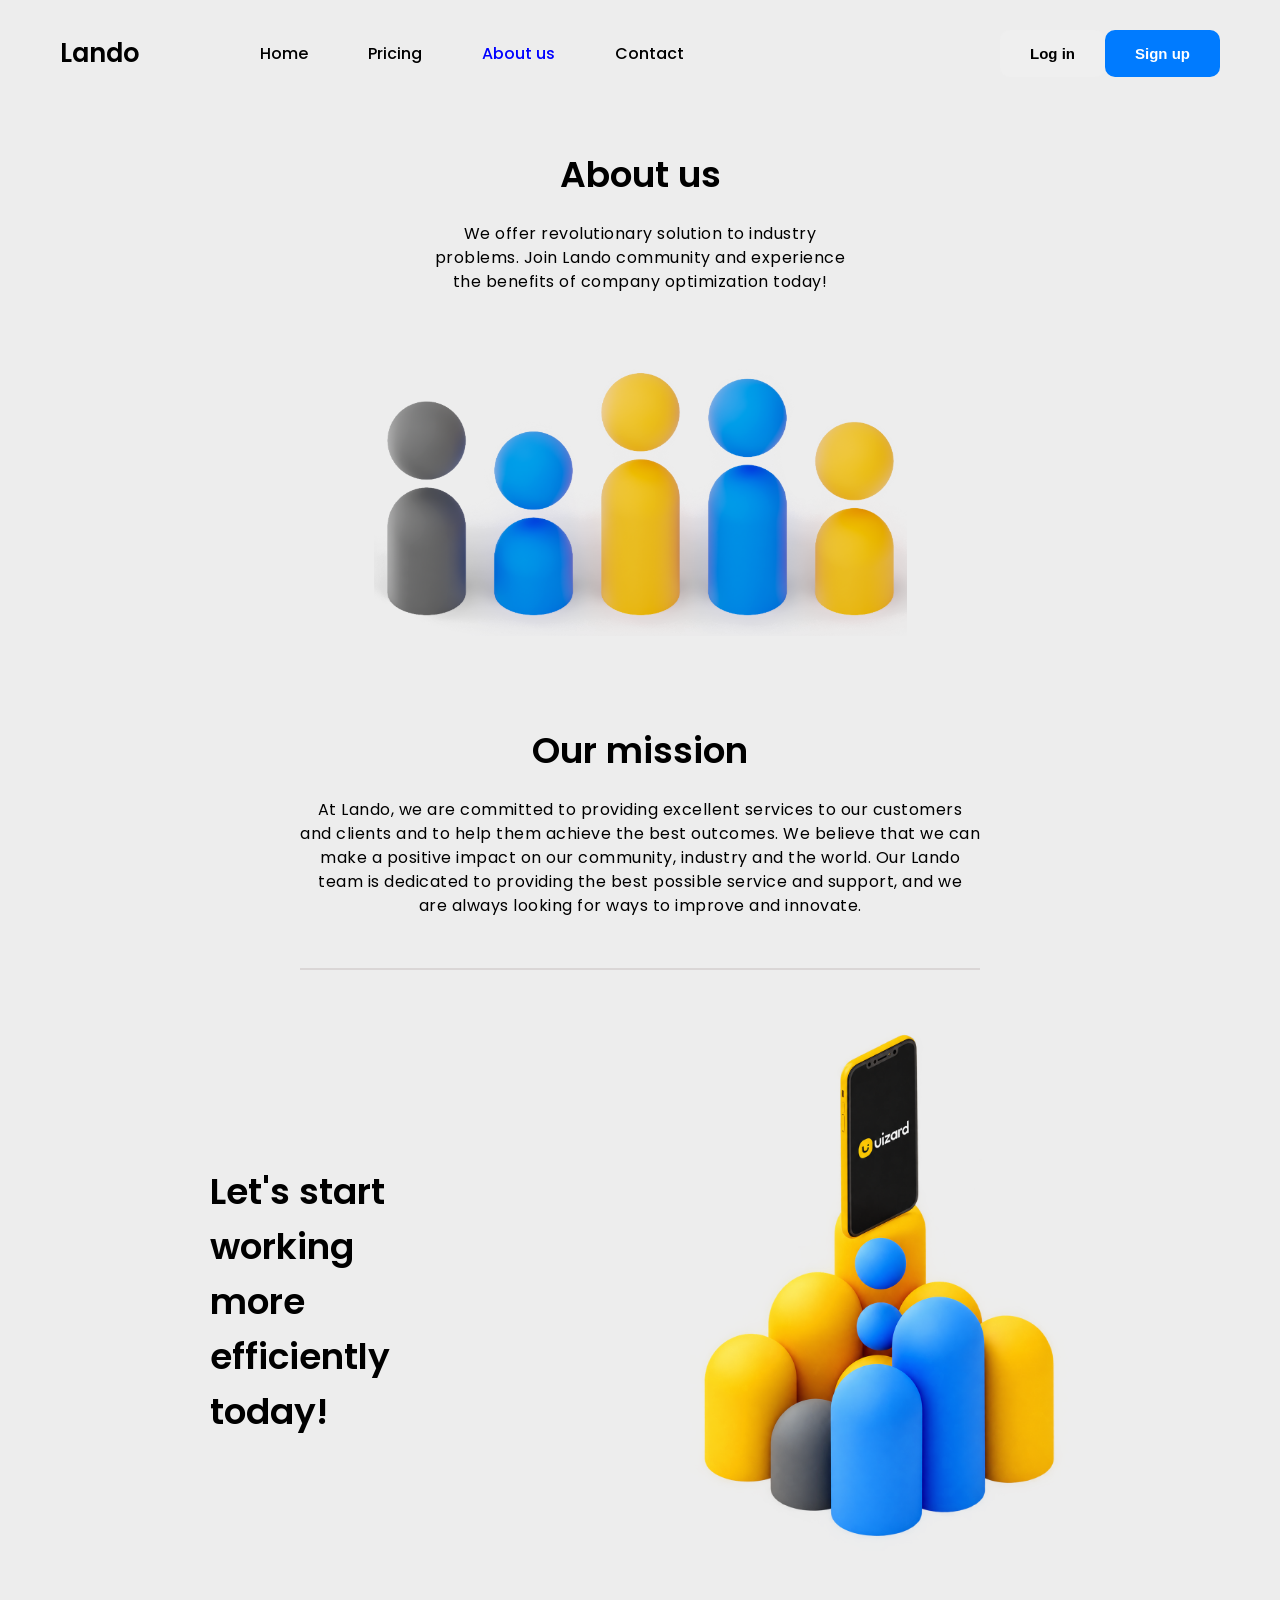
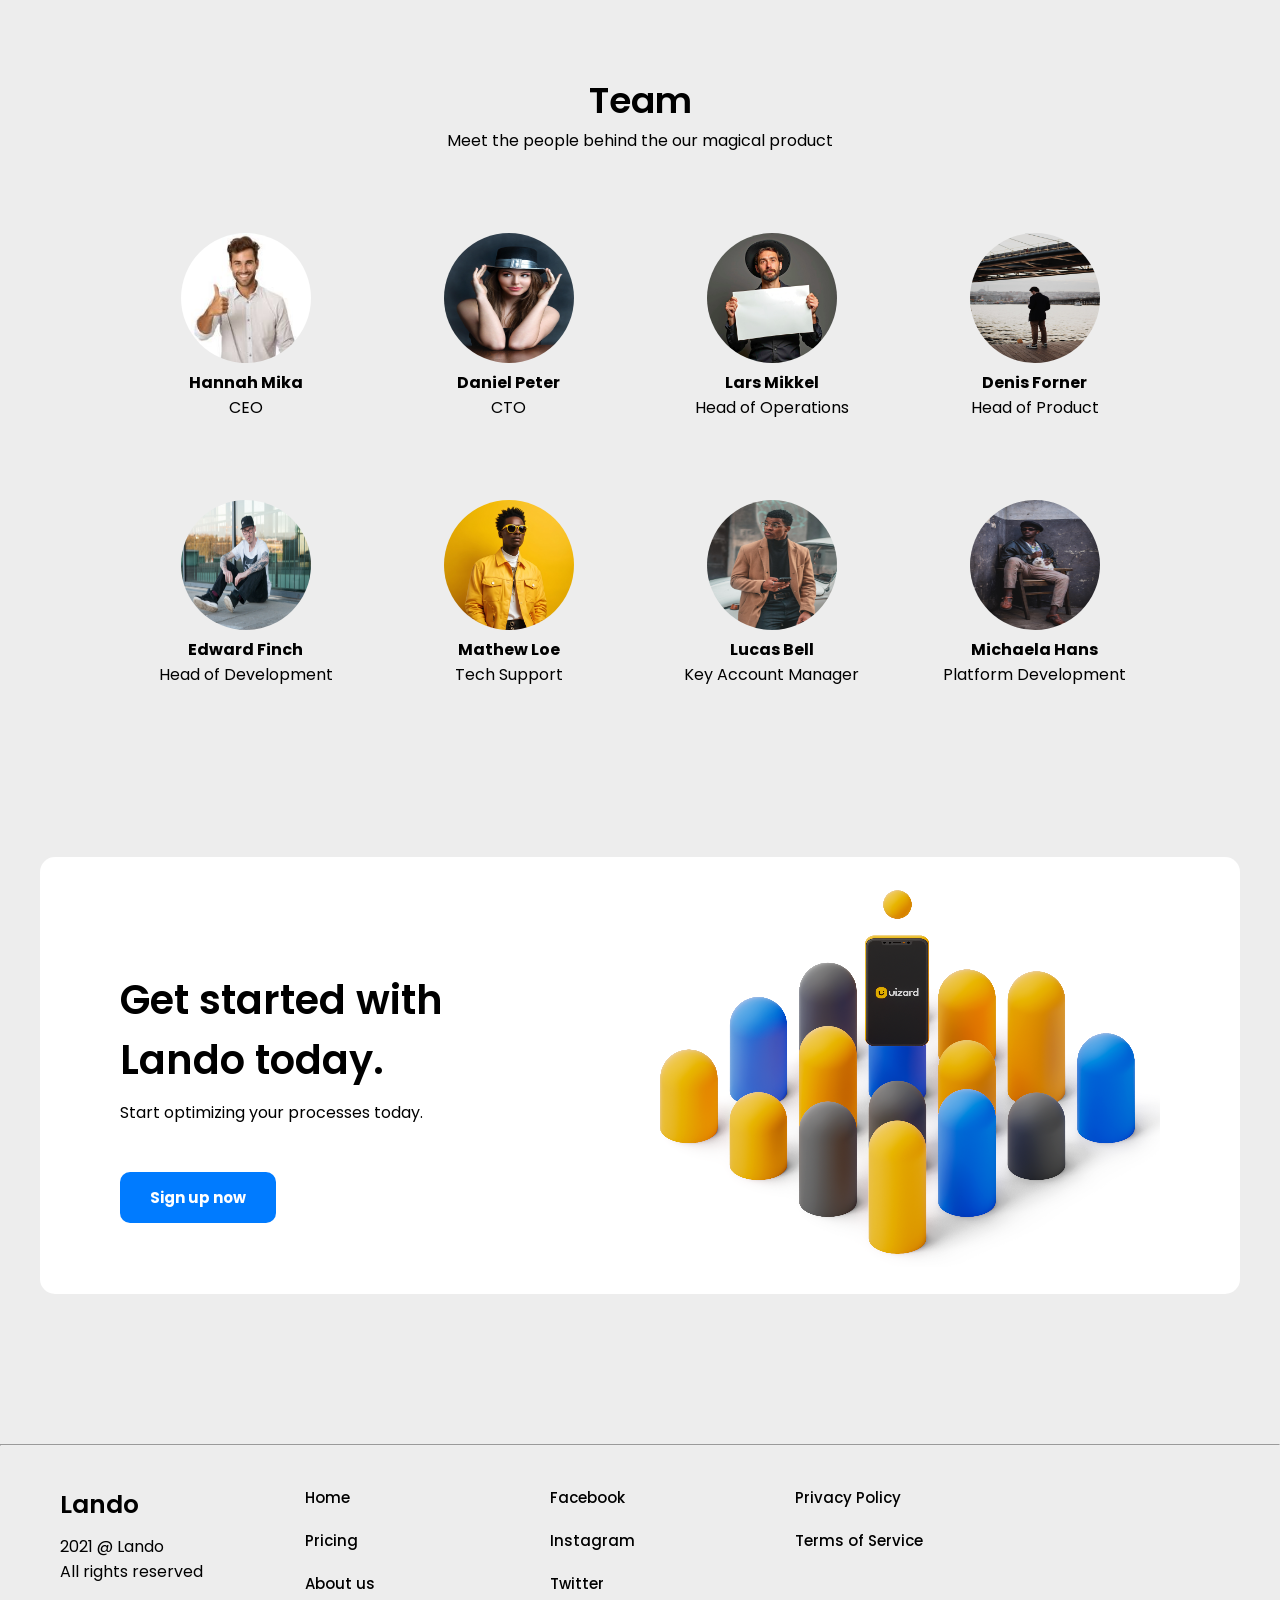
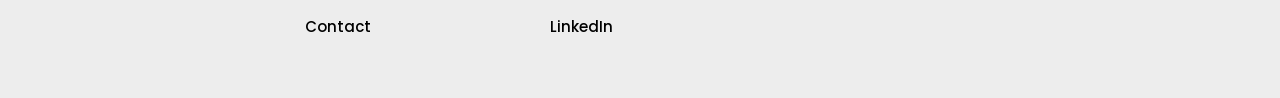
==== commit 1f2995bc: "completed the UI with effects" ====
--- a/pages/about.html
+++ b/pages/about.html
@@ -104,7 +104,7 @@
                   alt="team-img"
                   loading="lazy"
                 />
-                <p>Hannah Mika</p>
+                <h4>Hannah Mika</h4>
                 <p>CEO</p>
               </div>
               <div class="img-section">
@@ -114,7 +114,7 @@
                   alt="team-img"
                   loading="lazy"
                 />
-                <p>Daniel Peter</p>
+                <h4>Daniel Peter</h4>
                 <p>CTO</p>
               </div>
               <div class="img-section">
@@ -124,7 +124,7 @@
                   alt="team-img"
                   loading="lazy"
                 />
-                <p>Lars Mikkel</p>
+                <h4>Lars Mikkel</h4>
                 <p>Head of Operations</p>
               </div>
               <div class="img-section">
@@ -134,7 +134,7 @@
                   alt="team-img"
                   loading="lazy"
                 />
-                <p>Denis Forner</p>
+                <h4>Denis Forner</h4>
                 <p>Head of Product</p>
               </div>
               <div class="img-section">
@@ -144,7 +144,7 @@
                   alt="team-img"
                   loading="lazy"
                 />
-                <p>Edward Finch</p>
+                <h4>Edward Finch</h4>
                 <p>Head of Development</p>
               </div>
               <div class="img-section">
@@ -154,7 +154,7 @@
                   alt="team-img"
                   loading="lazy"
                 />
-                <p>Mathew Loe</p>
+                <h4>Mathew Loe</h4>
                 <p>Tech Support</p>
               </div>
               <div class="img-section">
@@ -164,7 +164,7 @@
                   alt="team-img"
                   loading="lazy"
                 />
-                <p>Lucas Bell</p>
+                <h4>Lucas Bell</h4>
                 <p>Key Account Manager</p>
               </div>
               <div class="img-section">
@@ -174,7 +174,7 @@
                   alt="team-img"
                   loading="lazy"
                 />
-                <p>Michaela Hans</p>
+                <h4>Michaela Hans</h4>
                 <p>Platform Development</p>
               </div>
             </div>
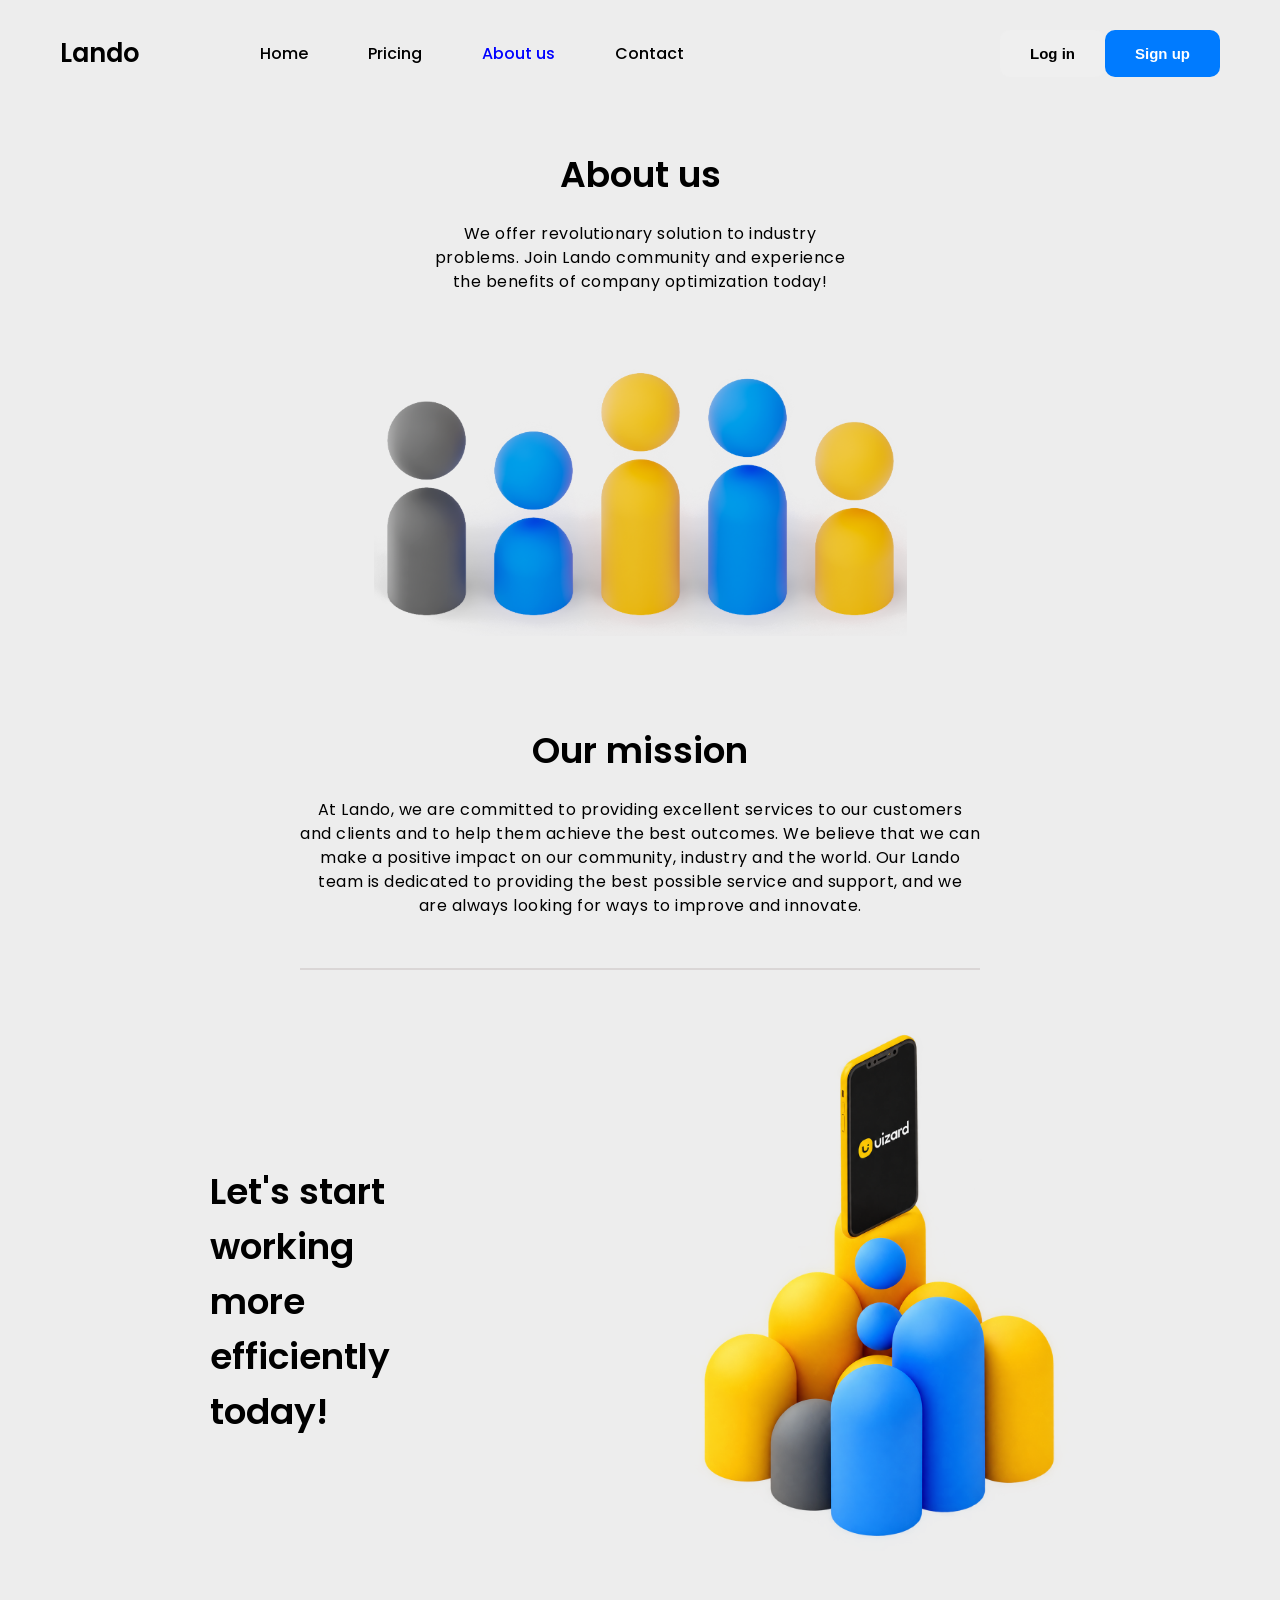
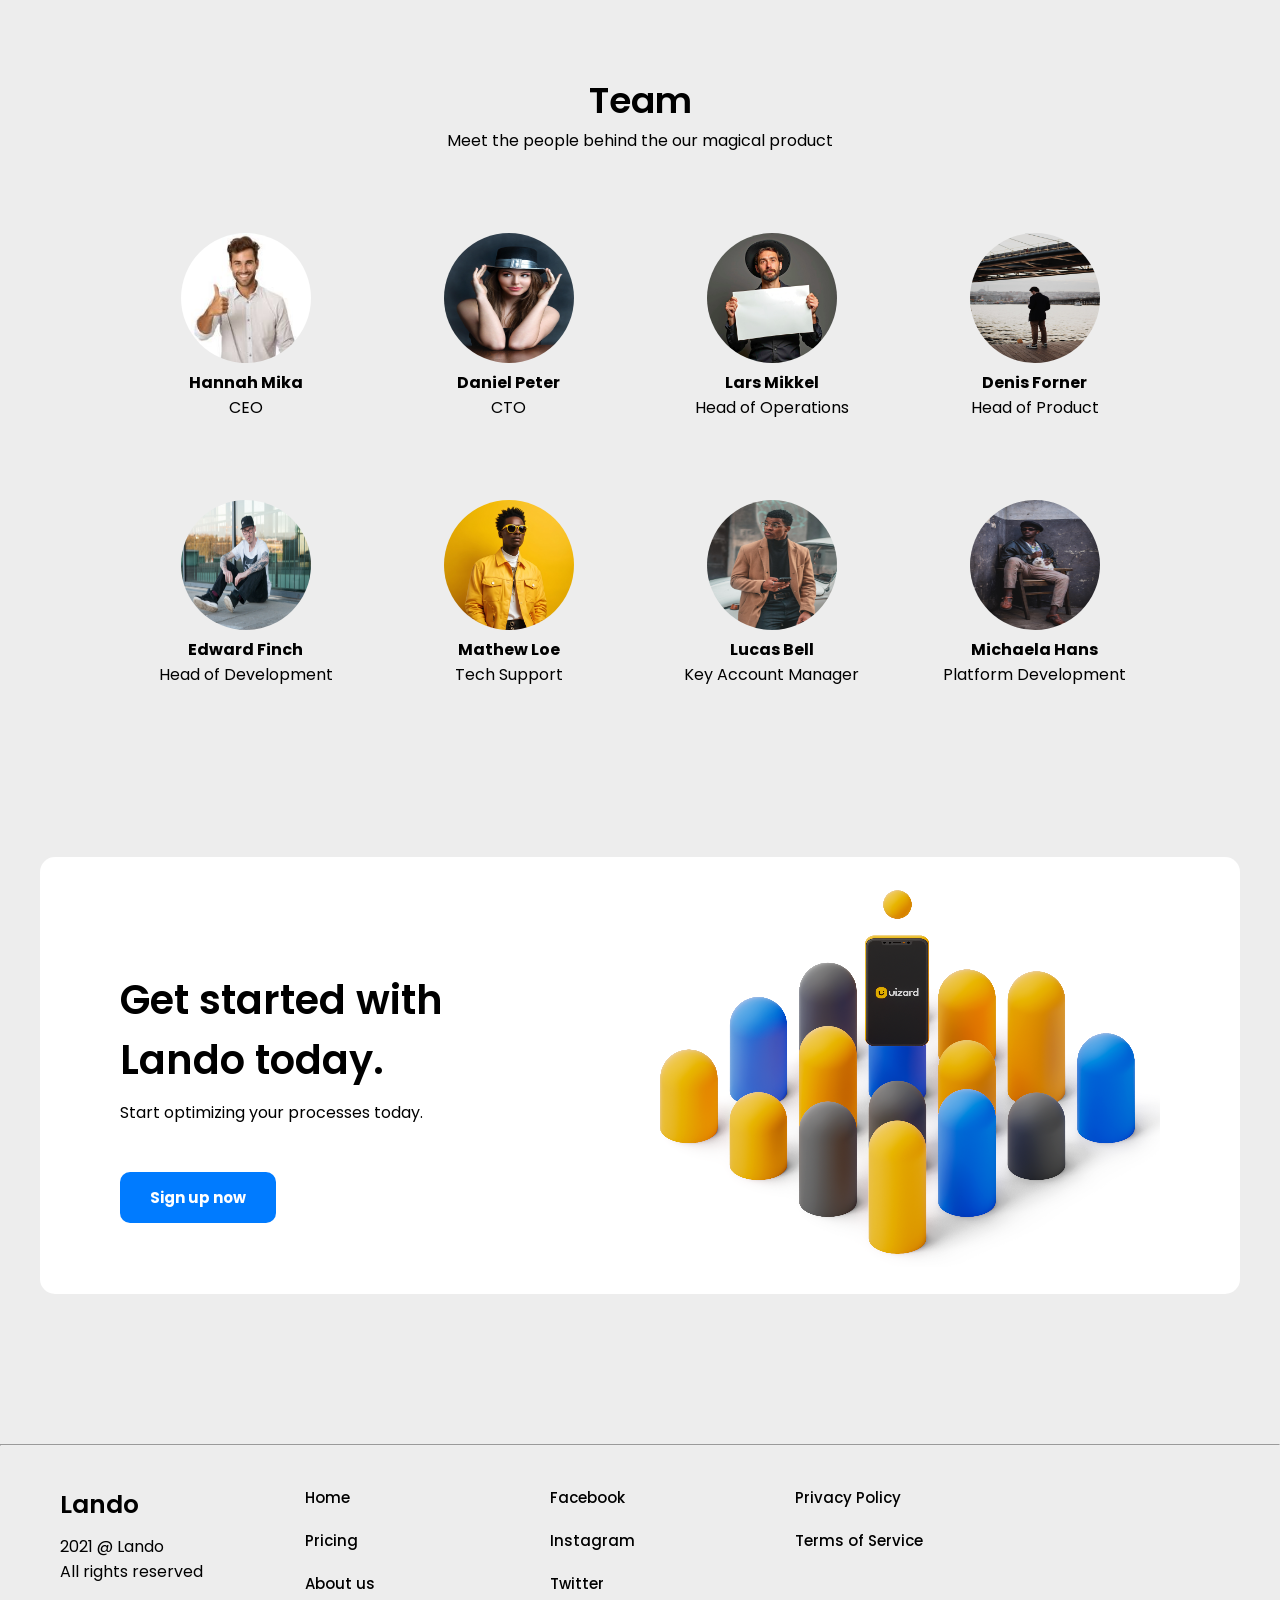
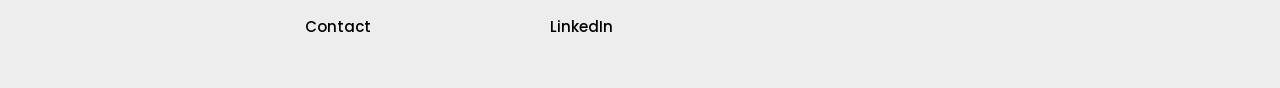
==== commit 5d159acf: "Added the footer secton outside main tag" ====
--- a/pages/about.html
+++ b/pages/about.html
@@ -200,29 +200,29 @@
         </div>
       </section>
       <hr />
-      <!--footer-section-->
-      <section id="footer">
-        <div class="container footer-section">
-          <div>
-            <h4>Lando</h4>
-            <p>2021 @ Lando</p>
-            <p>All rights reserved</p>
-          </div>
-          <div class="first-col common">
-            <a href="#">Home</a><a href="#">Pricing</a><a href="#">About us</a
-            ><a href="#">Contact</a>
-          </div>
-          <div class="second-col common">
-            <a href="#">Facebook</a><a href="#">Instagram</a
-            ><a href="">Twitter</a><a href="#">LinkedIn</a>
-          </div>
-          <div class="third-col common">
-            <a href="#">Privacy Policy</a>
-            <a href="#">Terms of Service</a>
-          </div>
-        </div>
-      </section>
     </main>
+    <!--footer-section-->
+    <footer id="footer">
+      <div class="container footer-section">
+        <div>
+          <h4>Lando</h4>
+          <p>2021 @ Lando</p>
+          <p>All rights reserved</p>
+        </div>
+        <div class="first-col common">
+          <a href="#">Home</a><a href="#">Pricing</a><a href="#">About us</a
+          ><a href="#">Contact</a>
+        </div>
+        <div class="second-col common">
+          <a href="#">Facebook</a><a href="#">Instagram</a><a href="">Twitter</a
+          ><a href="#">LinkedIn</a>
+        </div>
+        <div class="third-col common">
+          <a href="#">Privacy Policy</a>
+          <a href="#">Terms of Service</a>
+        </div>
+      </div>
+    </footer>
     <script src="../script/script.js"></script>
   </body>
 </html>
--- a/css/style.css
+++ b/css/style.css
@@ -414,6 +414,9 @@
   font-weight: 600;
   margin-bottom: 10px;
 }
+.footer-section a:hover{
+  color: blue;
+}
 
 @media (max-width: 768px) {
   .harm-burger {
